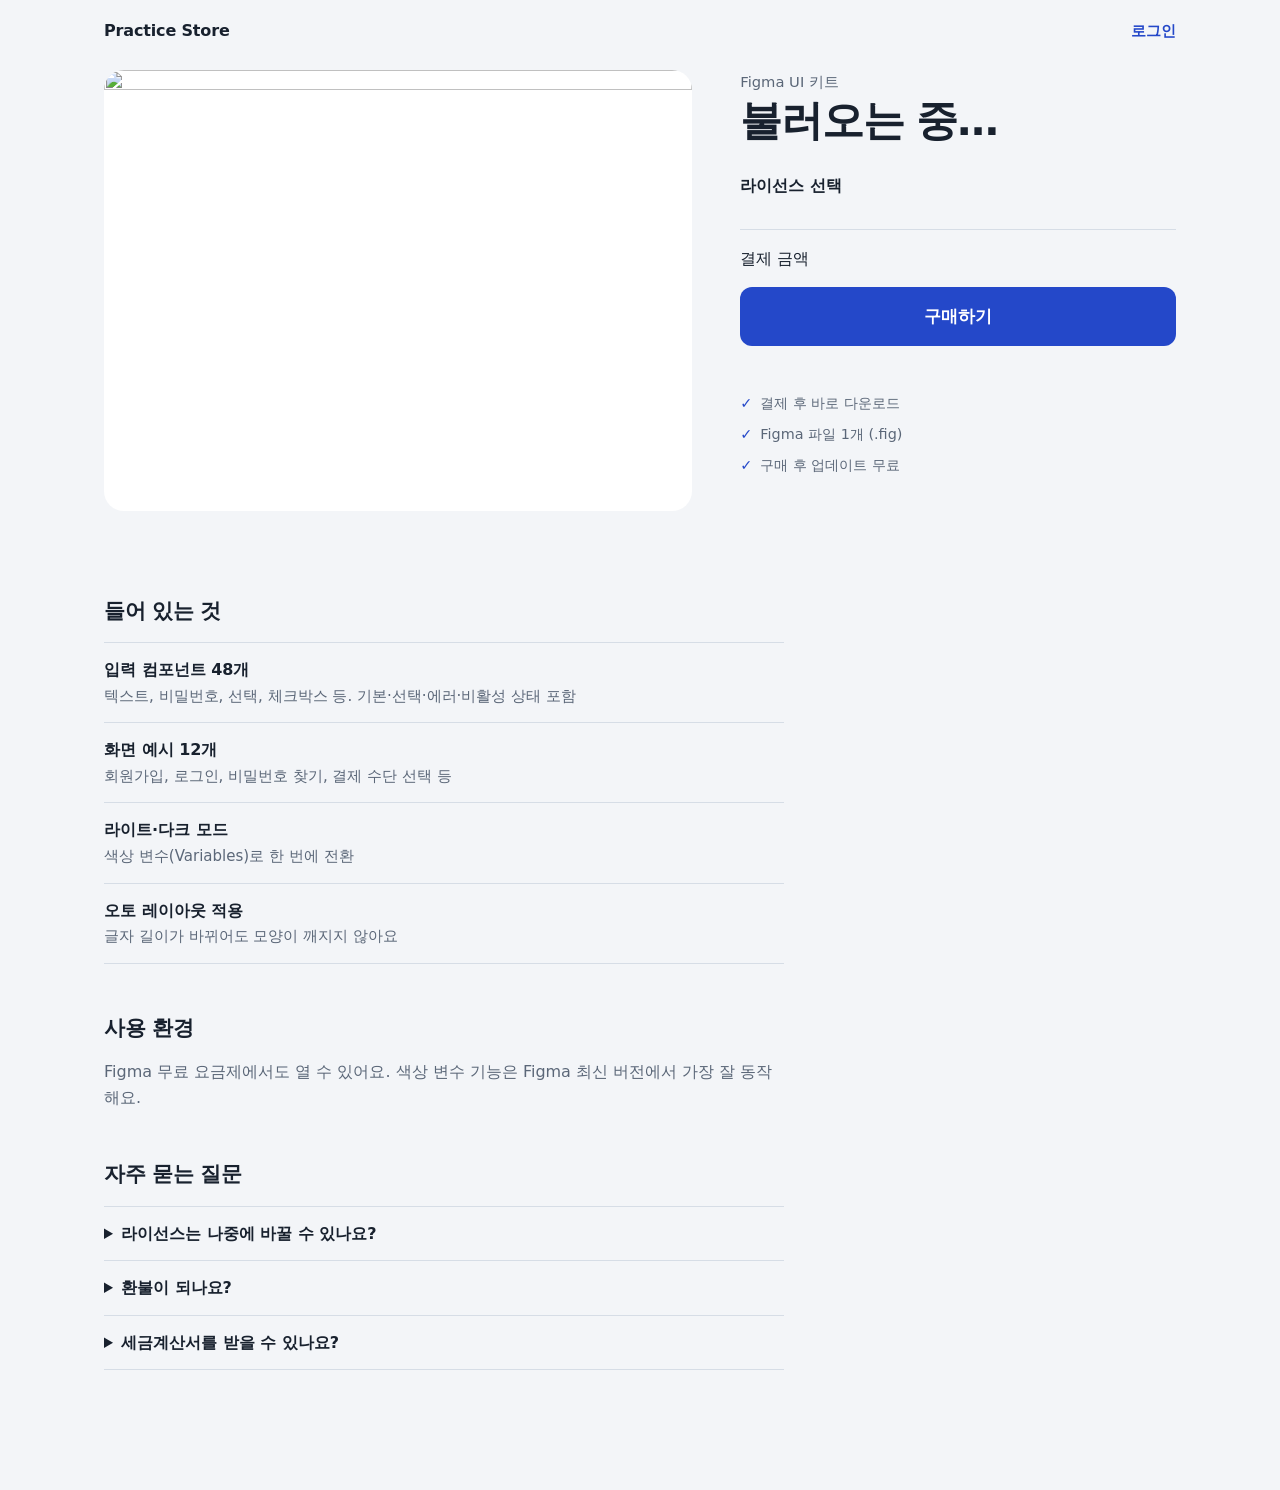
==== checkout.html @ 0fb073db "Add files via upload" ====
<!DOCTYPE html>
<html lang="ko">
<head>
  <meta charset="UTF-8" />
  <meta name="viewport" content="width=device-width, initial-scale=1" />
  <title>주문서</title>
  <link rel="stylesheet" href="https://cdn.jsdelivr.net/gh/orioncactus/pretendard@v1.3.9/dist/web/static/pretendard.min.css" />
  <link rel="stylesheet" href="product.css" />
</head>
<body>
  <header class="site-header">
    <a class="brand" href="product.html">Practice Store</a>
    <nav class="account" id="account" aria-live="polite"></nav>
  </header>

  <main class="page checkout">
    <a class="back-link" id="back-link" href="product.html">상품으로 돌아가기</a>
    <h1>주문서</h1>

    <p class="notice-line" id="status" aria-live="polite">주문 정보를 불러오는 중…</p>

    <div class="checkout-grid" id="checkout" hidden>
      <!-- 왼쪽: 구매자 정보와 동의 -->
      <section class="checkout-form">
        <h2>구매자 정보</h2>
        <dl class="buyer">
          <dt>이름</dt><dd id="buyer-name"></dd>
          <dt>이메일</dt><dd id="buyer-email"></dd>
        </dl>
        <p class="hint-line">다운로드 링크와 영수증이 이 이메일로 발송돼요. 디지털 상품이라 배송 정보는 필요 없어요.</p>

        <h2>구매 조건</h2>
        <label class="agree">
          <input type="checkbox" id="agree" />
          <span>파일을 내려받은 뒤에는 환불이 어렵다는 점을 확인했고, 선택한 라이선스 범위 안에서만 사용하는 데 동의해요.</span>
        </label>
        <p class="error-line" id="agree-error" aria-live="polite"></p>
      </section>

      <!-- 오른쪽: 주문 요약 -->
      <aside class="summary-card">
        <img id="summary-image" class="summary-image" src="" alt="" />
        <p class="summary-product" id="summary-product"></p>
        <p class="summary-license" id="summary-license"></p>

        <div class="total">
          <span>결제 금액</span>
          <strong id="summary-price"></strong>
        </div>

        <button type="button" class="buy-btn" id="order-btn">주문하기</button>
        <p class="error-line" id="order-error" aria-live="polite"></p>
      </aside>
    </div>

    <!-- 주문이 만들어진 뒤 보여줄 영역 -->
    <section class="order-done" id="order-done" hidden>
      <h2>주문이 만들어졌어요</h2>
      <p>이제 결제만 남았어요. 결제 창은 다음 단계에서 연결해요.</p>
      <dl class="buyer">
        <dt>주문번호</dt><dd id="done-id"></dd>
        <dt>상품</dt><dd id="done-name"></dd>
        <dt>결제할 금액</dt><dd id="done-amount"></dd>
      </dl>
      <p class="hint-line">이 금액은 화면이 아니라 서버가 창고의 가격표를 보고 정한 거예요.</p>
    </section>
  </main>

  <script src="https://cdn.jsdelivr.net/npm/@supabase/supabase-js@2"></script>
  <script src="auth.js"></script>
  <script src="checkout.js"></script>
</body>
</html>
---- product.css ----
/* 상세페이지 전용 스타일 — 색상은 기존 실습 페이지와 같은 계열이에요 */
:root {
  --bg: #f3f5f8;
  --surface: #ffffff;
  --ink: #18212e;
  --muted: #5b6778;
  --line: #d6dde6;
  --accent: #2448c9;
  --accent-soft: #e6ecfb;
  --accent-ink: #ffffff;
}

* { box-sizing: border-box; }

body {
  margin: 0;
  background: var(--bg);
  color: var(--ink);
  font-family: "Pretendard", system-ui, -apple-system, "Apple SD Gothic Neo", "Malgun Gothic", sans-serif;
  line-height: 1.6;
}

a { color: var(--accent); }

/* ---------- 상단 바 ---------- */
.site-header {
  display: flex;
  justify-content: space-between;
  align-items: center;
  max-width: 1120px;
  margin: 0 auto;
  padding: 18px 24px;
}
.brand { font-weight: 800; color: var(--ink); text-decoration: none; letter-spacing: -0.01em; }
.account { display: flex; gap: 14px; align-items: center; font-size: 0.92rem; min-height: 1.5em; }
.account a { font-weight: 600; text-decoration: none; }
.account-name { color: var(--muted); }

/* ---------- 레이아웃 ---------- */
.page { max-width: 1120px; margin: 0 auto; padding: 8px 24px 120px; }

.hero {
  display: grid;
  grid-template-columns: minmax(0, 1.35fr) minmax(0, 1fr);
  gap: 48px;
  align-items: start;
}

/* ---------- 갤러리 (이 페이지의 주인공) ---------- */
.main-image {
  display: block;
  width: 100%;
  aspect-ratio: 4 / 3;
  object-fit: cover;
  border-radius: 20px;
  background: var(--surface);
}
.thumbs { display: flex; gap: 12px; margin-top: 12px; }
.thumb {
  flex: 1;
  padding: 0;
  border: 2px solid transparent;
  border-radius: 12px;
  background: none;
  cursor: pointer;
  overflow: hidden;
}
.thumb img { display: block; width: 100%; aspect-ratio: 4 / 3; object-fit: cover; }
.thumb[aria-pressed="true"] { border-color: var(--accent); }
.thumb:focus-visible { outline: 3px solid var(--ink); outline-offset: 2px; }

/* ---------- 구매 영역 ---------- */
.buy-panel { position: sticky; top: 24px; }
.kind { margin: 0 0 4px; color: var(--muted); font-size: 0.92rem; }
h1 { margin: 0 0 12px; font-size: clamp(1.9rem, 3.4vw, 2.6rem); line-height: 1.15; letter-spacing: -0.03em; }
.summary { margin: 0 0 28px; color: var(--muted); max-width: 42ch; }

.license-group { border: 0; padding: 0; margin: 0 0 20px; }
.license-group legend { font-weight: 700; margin-bottom: 10px; padding: 0; }
#licenses { display: grid; gap: 10px; }

.license {
  display: flex;
  gap: 12px;
  padding: 14px 16px;
  border: 1.5px solid var(--line);
  border-radius: 14px;
  background: var(--surface);
  cursor: pointer;
}
.license input { margin: 4px 0 0; accent-color: var(--accent); width: 18px; height: 18px; flex-shrink: 0; }
.license:has(input:checked) { border-color: var(--accent); background: var(--accent-soft); }
.license:has(input:focus-visible) { outline: 3px solid var(--ink); outline-offset: 2px; }
.license-body { flex: 1; }
.license-top { display: flex; justify-content: space-between; gap: 8px; font-weight: 700; }
.license-detail { display: block; font-size: 0.88rem; color: var(--muted); margin-top: 2px; }

.total {
  display: flex;
  justify-content: space-between;
  align-items: baseline;
  padding: 16px 0;
  border-top: 1px solid var(--line);
}
.total strong { font-size: 1.6rem; letter-spacing: -0.02em; }

.buy-btn {
  width: 100%;
  padding: 16px;
  font: inherit;
  font-weight: 700;
  font-size: 1.05rem;
  border: 0;
  border-radius: 12px;
  background: var(--accent);
  color: var(--accent-ink);
  cursor: pointer;
}
.buy-btn:hover { filter: brightness(1.1); }
.buy-btn:focus-visible { outline: 3px solid var(--ink); outline-offset: 2px; }

.buy-message { min-height: 1.4em; margin: 10px 0 0; font-size: 0.9rem; color: var(--accent); }

.facts { list-style: none; padding: 0; margin: 12px 0 0; font-size: 0.9rem; color: var(--muted); }
.facts li { padding: 4px 0; }
.facts li::before { content: "✓"; color: var(--accent); font-weight: 700; margin-right: 8px; }

/* ---------- 상세 설명 ---------- */
.details { max-width: 680px; margin-top: 72px; }
.details h2 { font-size: 1.3rem; letter-spacing: -0.02em; margin: 48px 0 14px; }
.details h2:first-child { margin-top: 0; }
.details p { margin: 0; color: var(--muted); }

.includes { list-style: none; padding: 0; margin: 0; }
.includes li { padding: 14px 0; border-top: 1px solid var(--line); }
.includes li:last-child { border-bottom: 1px solid var(--line); }
.includes strong { display: block; }
.includes span { color: var(--muted); font-size: 0.94rem; }

details { border-top: 1px solid var(--line); padding: 14px 0; }
details:last-of-type { border-bottom: 1px solid var(--line); }
summary { font-weight: 600; cursor: pointer; }
details p { margin-top: 8px !important; }

/* ---------- 휴대폰 하단 구매 바 ---------- */
.mobile-bar { display: none; }

@media (max-width: 820px) {
  .hero { grid-template-columns: 1fr; gap: 28px; }
  .buy-panel { position: static; }
  .buy-panel .buy-btn { display: none; } /* 휴대폰에선 하단 바 버튼만 사용 */

  .mobile-bar {
    display: flex;
    gap: 14px;
    align-items: center;
    position: fixed;
    left: 0; right: 0; bottom: 0;
    padding: 12px 16px calc(12px + env(safe-area-inset-bottom, 0px));
    background: var(--surface);
    border-top: 1px solid var(--line);
  }
  .mobile-bar > div { display: flex; flex-direction: column; line-height: 1.3; }
  .mobile-label { font-size: 0.8rem; color: var(--muted); }
  .mobile-bar strong { font-size: 1.15rem; }
  .mobile-bar .buy-btn { flex: 1; padding: 14px; }
}

/* ===== 주문서 ===== */
.checkout { max-width: 960px; }
.back-link { display: inline-block; font-size: 0.92rem; font-weight: 600; text-decoration: none; margin-bottom: 12px; }
.checkout h1 { margin-bottom: 28px; }
.checkout h2 { font-size: 1.1rem; margin: 0 0 12px; letter-spacing: -0.01em; }
.notice-line { color: var(--muted); }

.checkout-grid {
  display: grid;
  grid-template-columns: minmax(0, 1.4fr) minmax(0, 1fr);
  gap: 40px;
  align-items: start;
}
.checkout-grid[hidden], .order-done[hidden] { display: none; }

.checkout-form h2 + .buyer { margin-top: 0; }
.checkout-form h2:not(:first-child) { margin-top: 36px; }

.buyer { display: grid; grid-template-columns: 6em 1fr; gap: 8px 12px; margin: 0; }
.buyer dt { color: var(--muted); }
.buyer dd { margin: 0; font-weight: 600; word-break: break-all; }

.hint-line { font-size: 0.88rem; color: var(--muted); margin: 12px 0 0; }
.error-line { font-size: 0.88rem; color: #b42318; margin: 8px 0 0; min-height: 1.3em; }

.agree {
  display: flex;
  gap: 12px;
  padding: 14px 16px;
  border: 1.5px solid var(--line);
  border-radius: 14px;
  background: var(--surface);
  cursor: pointer;
}
.agree input { margin: 4px 0 0; width: 18px; height: 18px; accent-color: var(--accent); flex-shrink: 0; }
.agree:has(input:checked) { border-color: var(--accent); background: var(--accent-soft); }
.agree:has(input:focus-visible) { outline: 3px solid var(--ink); outline-offset: 2px; }

.summary-card {
  position: sticky;
  top: 24px;
  padding: 20px;
  border-radius: 20px;
  background: var(--surface);
  border: 1px solid var(--line);
}
.summary-image { display: block; width: 100%; aspect-ratio: 4 / 3; object-fit: cover; border-radius: 12px; margin-bottom: 14px; }
.summary-product { margin: 0; font-weight: 700; font-size: 1.1rem; }
.summary-license { margin: 2px 0 8px; color: var(--muted); }
.summary-card .buy-btn:disabled { opacity: 0.6; cursor: wait; }

.order-done {
  max-width: 560px;
  padding: 28px;
  border-radius: 20px;
  background: var(--surface);
  border: 1px solid var(--line);
}
.order-done > p { color: var(--muted); margin: 0 0 20px; }

@media (max-width: 820px) {
  .checkout-grid { grid-template-columns: 1fr; gap: 28px; }
  .summary-card { position: static; }
  .checkout .buy-btn { display: block; } /* 주문서에선 휴대폰에서도 버튼 보이기 */
}
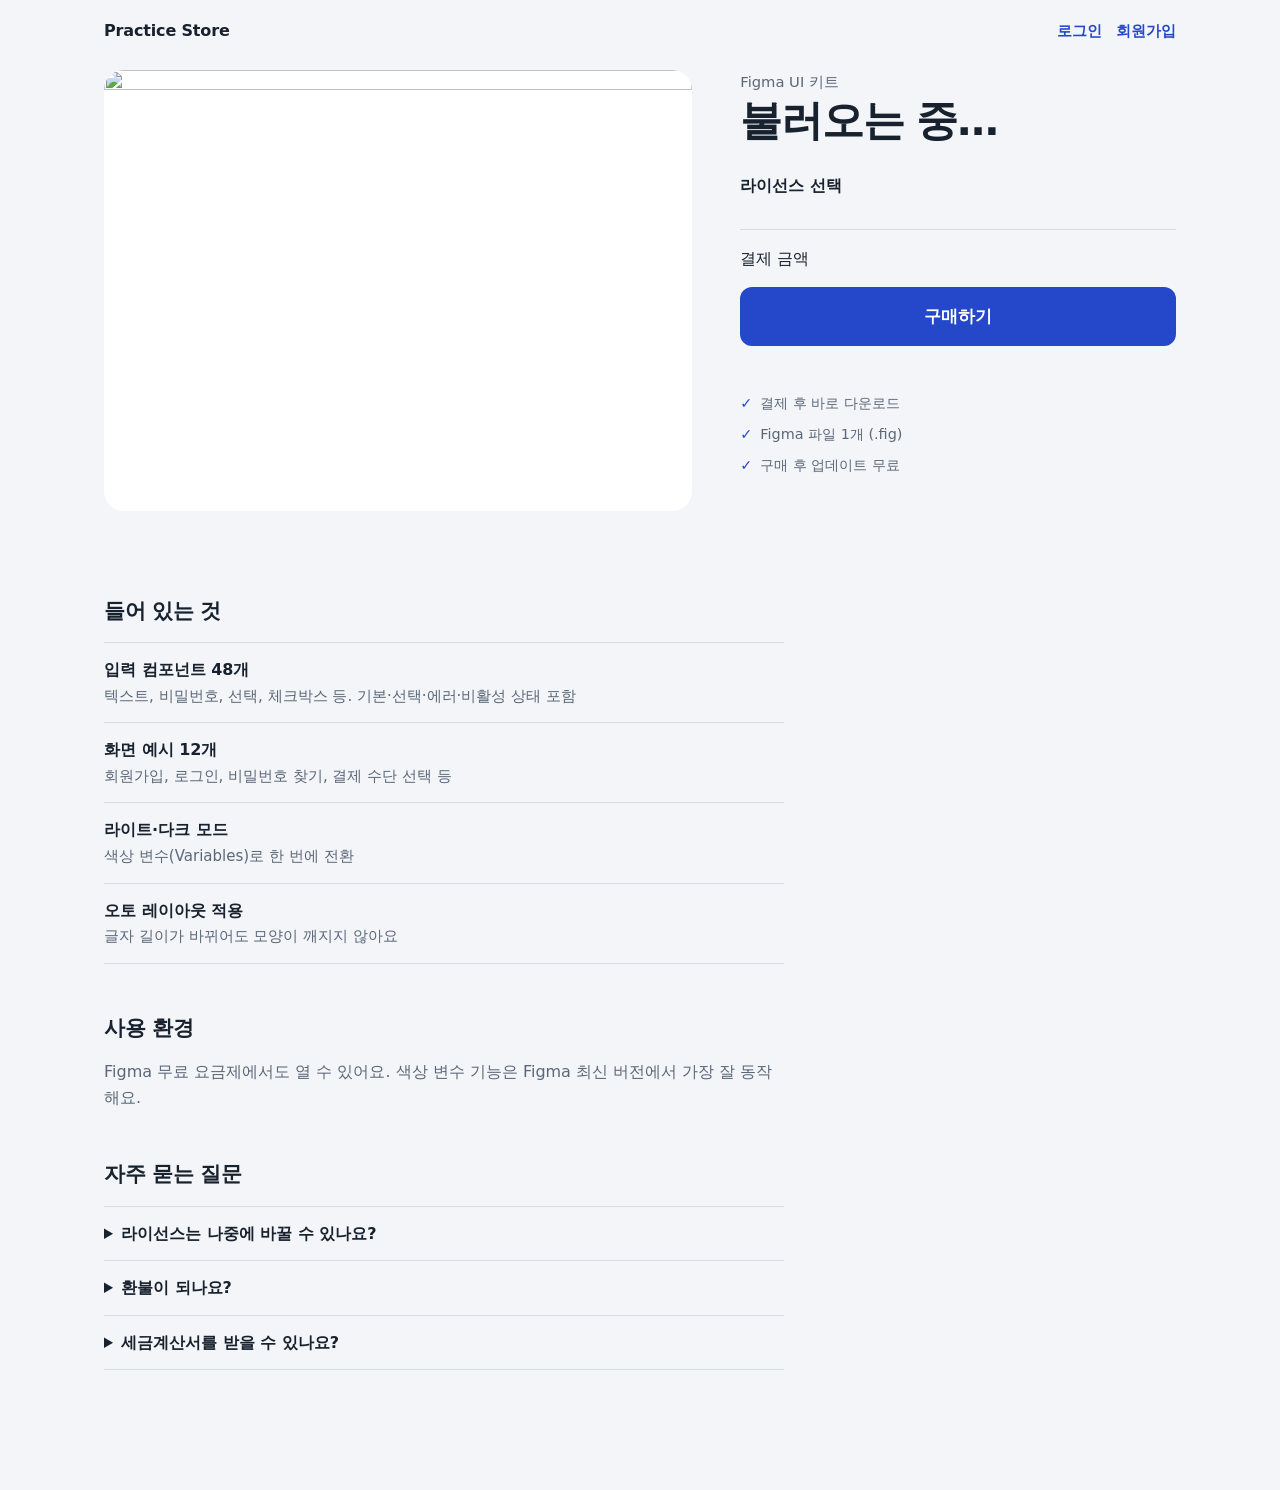
==== commit bc41ed93: "Add files via upload" ====
--- a/checkout.html
+++ b/checkout.html
@@ -9,12 +9,12 @@
 </head>
 <body>
   <header class="site-header">
-    <a class="brand" href="product.html">Practice Store</a>
+    <a class="brand" href="index.html">Practice Store</a>
     <nav class="account" id="account" aria-live="polite"></nav>
   </header>
 
   <main class="page checkout">
-    <a class="back-link" id="back-link" href="product.html">상품으로 돌아가기</a>
+    <a class="back-link" id="back-link" href="index.html">상품으로 돌아가기</a>
     <h1>주문서</h1>
 
     <p class="notice-line" id="status" aria-live="polite">주문 정보를 불러오는 중…</p>
--- a/product.css
+++ b/product.css
@@ -231,3 +231,11 @@
   .summary-card { position: static; }
   .checkout .buy-btn { display: block; } /* 주문서에선 휴대폰에서도 버튼 보이기 */
 }
+
+/* 상단 메뉴의 로그아웃 버튼 */
+.text-btn {
+  padding: 0; border: 0; background: none;
+  font: inherit; font-weight: 600; color: var(--muted); cursor: pointer;
+}
+.text-btn:hover { color: var(--ink); }
+.text-btn:focus-visible { outline: 3px solid var(--ink); outline-offset: 2px; }
